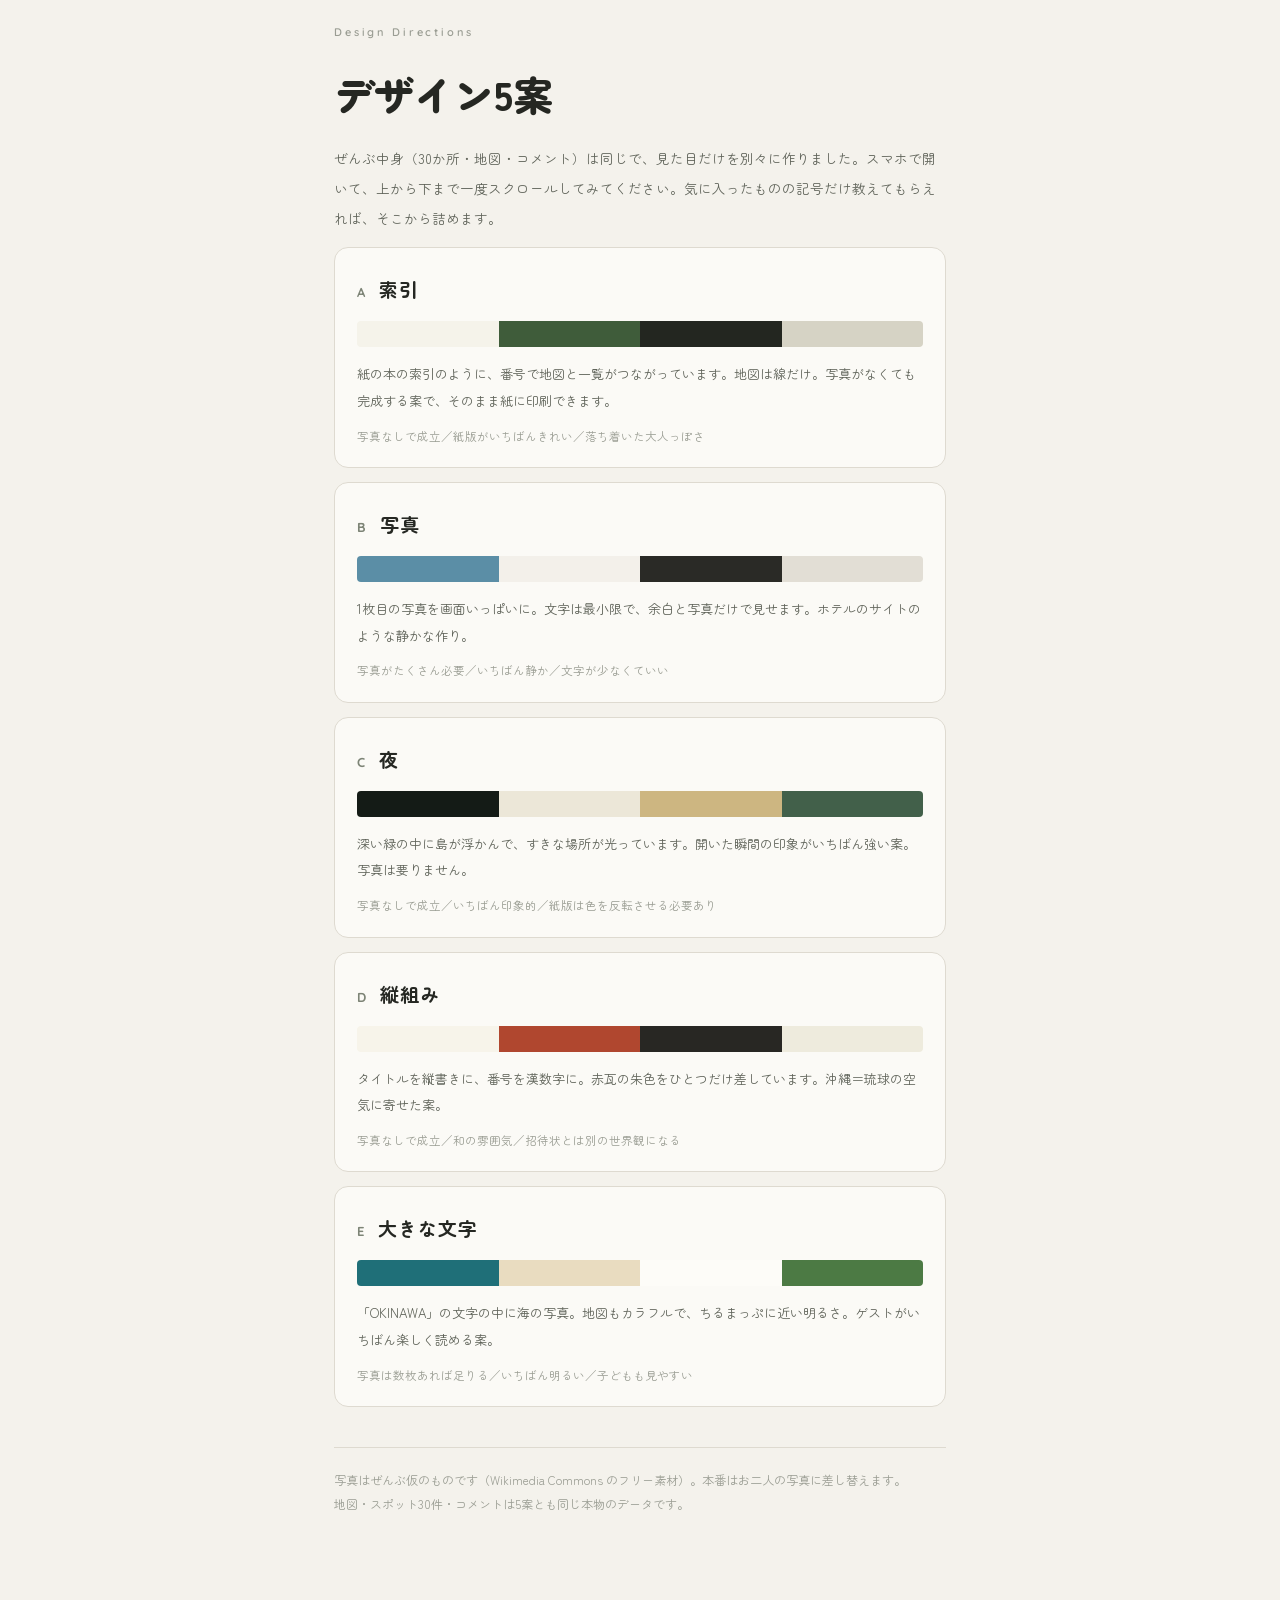
==== concepts/index.html @ c878a8ec "沖縄おすすめマップ 公開用サイト - index.html   ハブ（5案の比較 / いまの案） - concepts/    デザイン5案（A 索引 / B 写真 / C 夜 / D 縦組み / E" ====
<!doctype html>
<html lang="ja">
<head>
<meta charset="utf-8">
<meta name="viewport" content="width=device-width,initial-scale=1">
<meta name="robots" content="noindex,nofollow">
<title>デザイン5案 ｜ ふたりのすきな沖縄</title>
<link rel="preconnect" href="https://fonts.googleapis.com">
<link rel="preconnect" href="https://fonts.gstatic.com" crossorigin>
<link href="https://fonts.googleapis.com/css2?family=Zen+Maru+Gothic:wght@400;500;700;900&family=Quicksand:wght@400;500;600;700&display=swap" rel="stylesheet">
<style>
:root{--bg:#f4f2ec;--ink:#25272220;--jp:"Zen Maru Gothic",system-ui,sans-serif;--en:"Quicksand",system-ui,sans-serif}
*{box-sizing:border-box;margin:0;padding:0}
body{background:#f4f2ec;color:#252722;font-family:var(--jp);line-height:1.95;-webkit-font-smoothing:antialiased}
.wrap{max-width:660px;margin:0 auto;padding:0 24px}
header{padding:72px 0 40px}
header .en{font-family:var(--en);font-weight:600;font-size:11px;letter-spacing:.26em;color:#9a9d93}
header h1{margin-top:20px;font-weight:900;font-size:clamp(28px,8vw,40px);line-height:1.5}
header p{margin-top:20px;font-size:13.5px;line-height:2.2;color:#5f6359}
.list{padding-bottom:96px}
a.card{
  display:block;text-decoration:none;color:inherit;background:#fbfaf6;
  border:1px solid #dedad0;border-radius:14px;padding:22px 22px 20px;margin-top:14px;
  transition:border-color .2s,transform .2s;
}
a.card:hover{border-color:#8d9384;transform:translateY(-2px)}
a.card .k{display:flex;align-items:baseline;gap:12px}
a.card .k b{font-family:var(--en);font-weight:700;font-size:13px;letter-spacing:.14em;color:#7d8476}
a.card .k h2{font-weight:700;font-size:19px;letter-spacing:.05em}
a.card .sw{margin-top:14px;display:flex;height:26px;border-radius:4px;overflow:hidden}
a.card .sw i{flex:1}
a.card p{margin-top:14px;font-size:13px;line-height:2.05;color:#5f6359}
a.card .t{margin-top:10px;font-size:11.5px;color:#9a9d93}
.note{margin-top:40px;font-size:12px;line-height:2;color:#9a9d93;border-top:1px solid #dedad0;padding-top:20px}
</style>
</head>
<body>
<header class="wrap">
  <p class="en">Design Directions</p>
  <h1>デザイン5案</h1>
  <p>ぜんぶ中身（30か所・地図・コメント）は同じで、見た目だけを別々に作りました。スマホで開いて、上から下まで一度スクロールしてみてください。気に入ったものの記号だけ教えてもらえれば、そこから詰めます。</p>
</header>

<div class="list wrap">

  <a class="card" href="a-index.html">
    <div class="k"><b>A</b><h2>索引</h2></div>
    <div class="sw"><i style="background:#f5f3ea"></i><i style="background:#3f5c3a"></i><i style="background:#232620"></i><i style="background:#d6d3c5"></i></div>
    <p>紙の本の索引のように、番号で地図と一覧がつながっています。地図は線だけ。写真がなくても完成する案で、そのまま紙に印刷できます。</p>
    <div class="t">写真なしで成立／紙版がいちばんきれい／落ち着いた大人っぽさ</div>
  </a>

  <a class="card" href="b-shore.html">
    <div class="k"><b>B</b><h2>写真</h2></div>
    <div class="sw"><i style="background:#5b8ea6"></i><i style="background:#f3f0ea"></i><i style="background:#2a2a26"></i><i style="background:#e2ded5"></i></div>
    <p>1枚目の写真を画面いっぱいに。文字は最小限で、余白と写真だけで見せます。ホテルのサイトのような静かな作り。</p>
    <div class="t">写真がたくさん必要／いちばん静か／文字が少なくていい</div>
  </a>

  <a class="card" href="c-night.html">
    <div class="k"><b>C</b><h2>夜</h2></div>
    <div class="sw"><i style="background:#141b16"></i><i style="background:#ece7d8"></i><i style="background:#cdb681"></i><i style="background:#42604a"></i></div>
    <p>深い緑の中に島が浮かんで、すきな場所が光っています。開いた瞬間の印象がいちばん強い案。写真は要りません。</p>
    <div class="t">写真なしで成立／いちばん印象的／紙版は色を反転させる必要あり</div>
  </a>

  <a class="card" href="d-tate.html">
    <div class="k"><b>D</b><h2>縦組み</h2></div>
    <div class="sw"><i style="background:#f7f4ea"></i><i style="background:#b0472f"></i><i style="background:#282723"></i><i style="background:#eeebdd"></i></div>
    <p>タイトルを縦書きに、番号を漢数字に。赤瓦の朱色をひとつだけ差しています。沖縄＝琉球の空気に寄せた案。</p>
    <div class="t">写真なしで成立／和の雰囲気／招待状とは別の世界観になる</div>
  </a>

  <a class="card" href="e-type.html">
    <div class="k"><b>E</b><h2>大きな文字</h2></div>
    <div class="sw"><i style="background:#1f6f78"></i><i style="background:#e9dcc0"></i><i style="background:#fdfcf8"></i><i style="background:#4c7a44"></i></div>
    <p>「OKINAWA」の文字の中に海の写真。地図もカラフルで、ちるまっぷに近い明るさ。ゲストがいちばん楽しく読める案。</p>
    <div class="t">写真は数枚あれば足りる／いちばん明るい／子どもも見やすい</div>
  </a>

  <p class="note">
    写真はぜんぶ仮のものです（Wikimedia Commons のフリー素材）。本番はお二人の写真に差し替えます。<br>
    地図・スポット30件・コメントは5案とも同じ本物のデータです。
  </p>
</div>
</body>
</html>
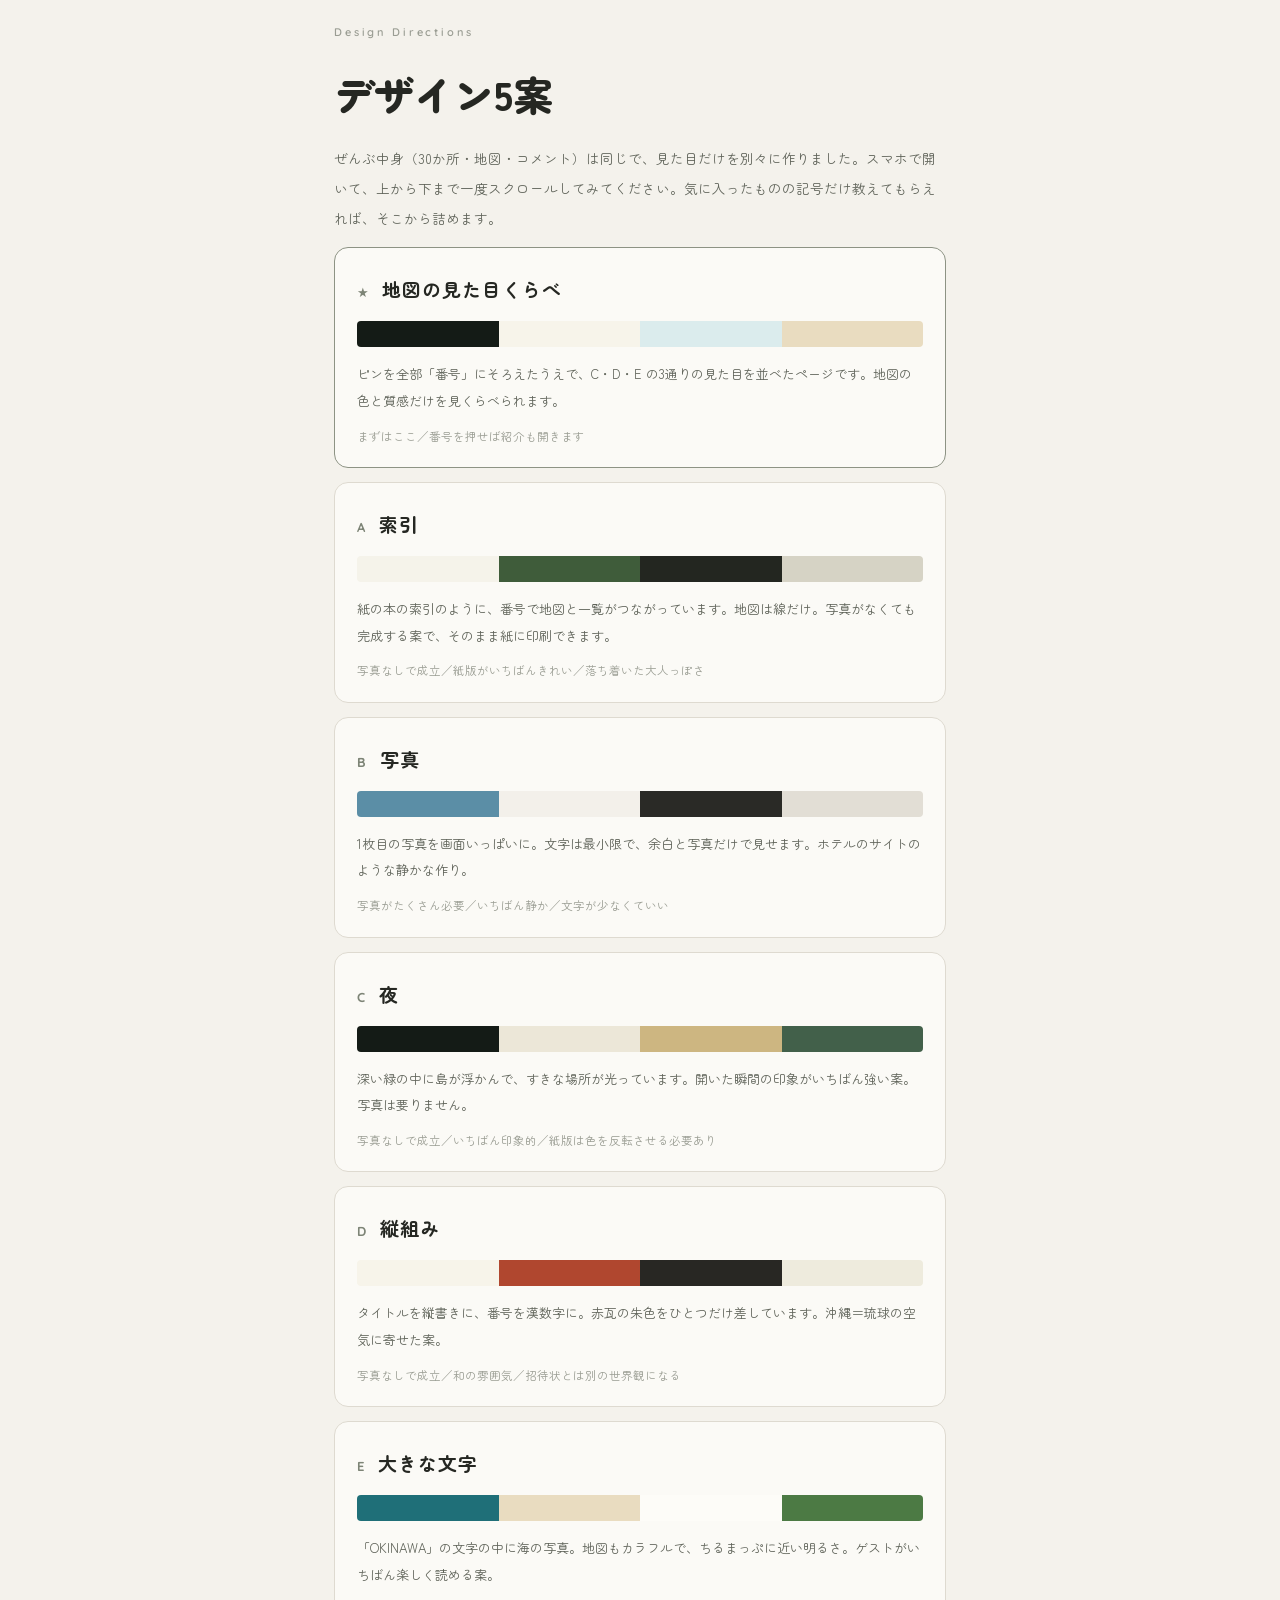
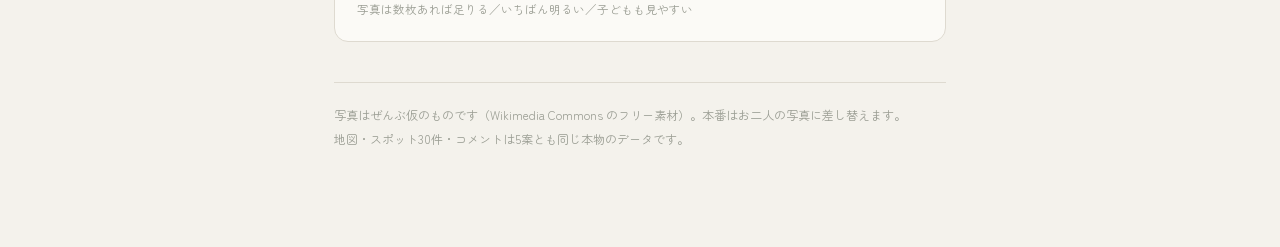
==== commit 4803f7c3: "地図の見た目くらべページを追加 ピンをすべて番号（A・Dと同じ形）にそろえたうえで、 C 夜 / D 紙 / E カラフル の3通りの地図を並べて比べられるページ。 concepts/map-comp" ====
--- a/concepts/index.html
+++ b/concepts/index.html
@@ -43,6 +43,13 @@
 
 <div class="list wrap">
 
+  <a class="card" href="map-compare.html" style="border-color:#8d9384">
+    <div class="k"><b>★</b><h2>地図の見た目くらべ</h2></div>
+    <div class="sw"><i style="background:#141b16"></i><i style="background:#f7f4ea"></i><i style="background:#dbeced"></i><i style="background:#e9dcc0"></i></div>
+    <p>ピンを全部「番号」にそろえたうえで、C・D・E の3通りの見た目を並べたページです。地図の色と質感だけを見くらべられます。</p>
+    <div class="t">まずはここ／番号を押せば紹介も開きます</div>
+  </a>
+
   <a class="card" href="a-index.html">
     <div class="k"><b>A</b><h2>索引</h2></div>
     <div class="sw"><i style="background:#f5f3ea"></i><i style="background:#3f5c3a"></i><i style="background:#232620"></i><i style="background:#d6d3c5"></i></div>
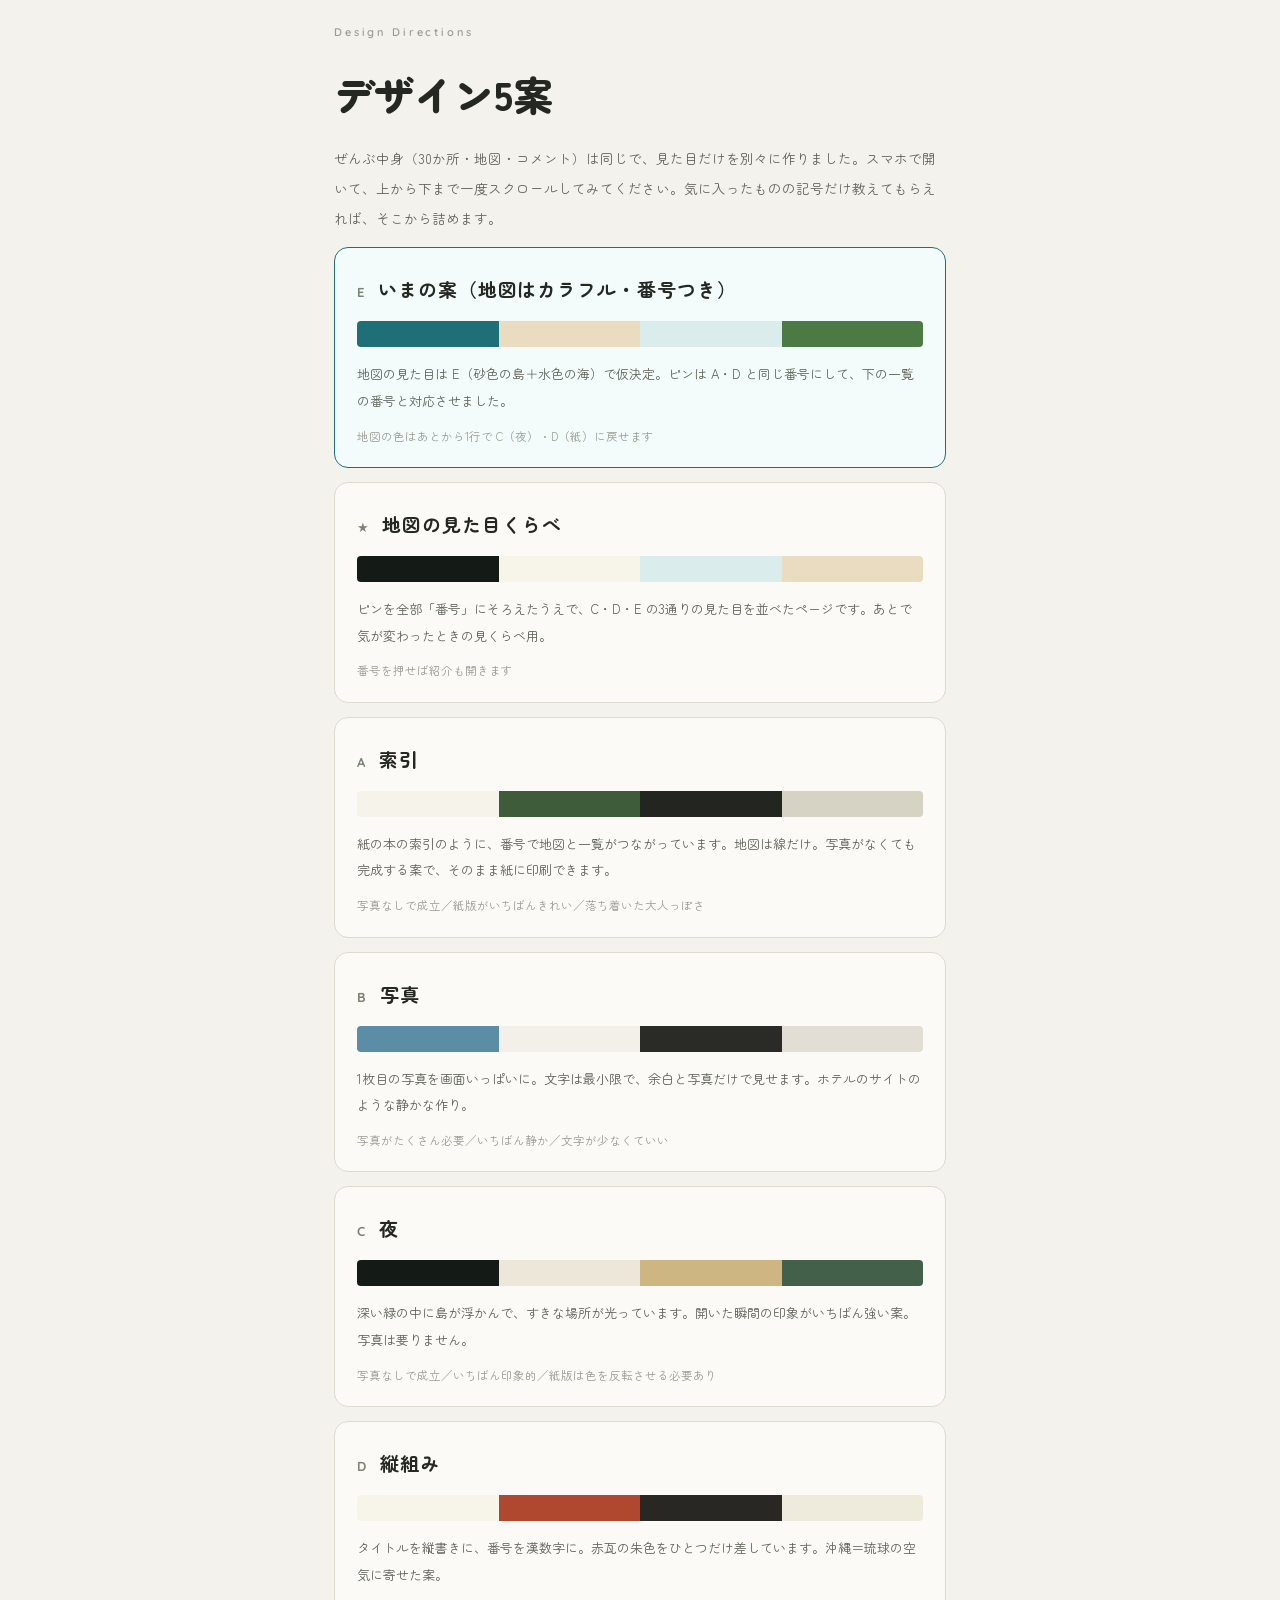
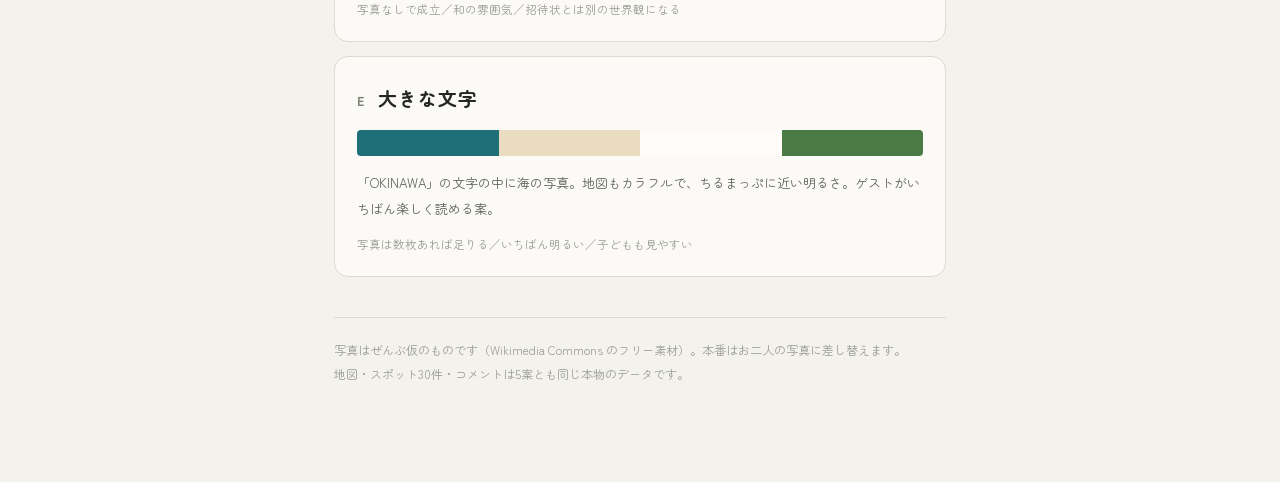
==== commit d80598cf: "地図の見た目をE（カラフル）に仮決定、ピンを番号に - concepts/map-themes.css を追加。mt-c / mt-d / mt-e の3つを持たせて、   地図の <div clas" ====
--- a/concepts/index.html
+++ b/concepts/index.html
@@ -43,11 +43,18 @@
 
 <div class="list wrap">
 
-  <a class="card" href="map-compare.html" style="border-color:#8d9384">
+  <a class="card" href="e-type.html" style="border-color:#1f6f78;background:#f4fbfb">
+    <div class="k"><b>E</b><h2>いまの案（地図はカラフル・番号つき）</h2></div>
+    <div class="sw"><i style="background:#1f6f78"></i><i style="background:#e9dcc0"></i><i style="background:#dbeced"></i><i style="background:#4c7a44"></i></div>
+    <p>地図の見た目は E（砂色の島＋水色の海）で仮決定。ピンは A・D と同じ番号にして、下の一覧の番号と対応させました。</p>
+    <div class="t">地図の色はあとから1行で C（夜）・D（紙）に戻せます</div>
+  </a>
+
+  <a class="card" href="map-compare.html">
     <div class="k"><b>★</b><h2>地図の見た目くらべ</h2></div>
     <div class="sw"><i style="background:#141b16"></i><i style="background:#f7f4ea"></i><i style="background:#dbeced"></i><i style="background:#e9dcc0"></i></div>
-    <p>ピンを全部「番号」にそろえたうえで、C・D・E の3通りの見た目を並べたページです。地図の色と質感だけを見くらべられます。</p>
-    <div class="t">まずはここ／番号を押せば紹介も開きます</div>
+    <p>ピンを全部「番号」にそろえたうえで、C・D・E の3通りの見た目を並べたページです。あとで気が変わったときの見くらべ用。</p>
+    <div class="t">番号を押せば紹介も開きます</div>
   </a>
 
   <a class="card" href="a-index.html">
